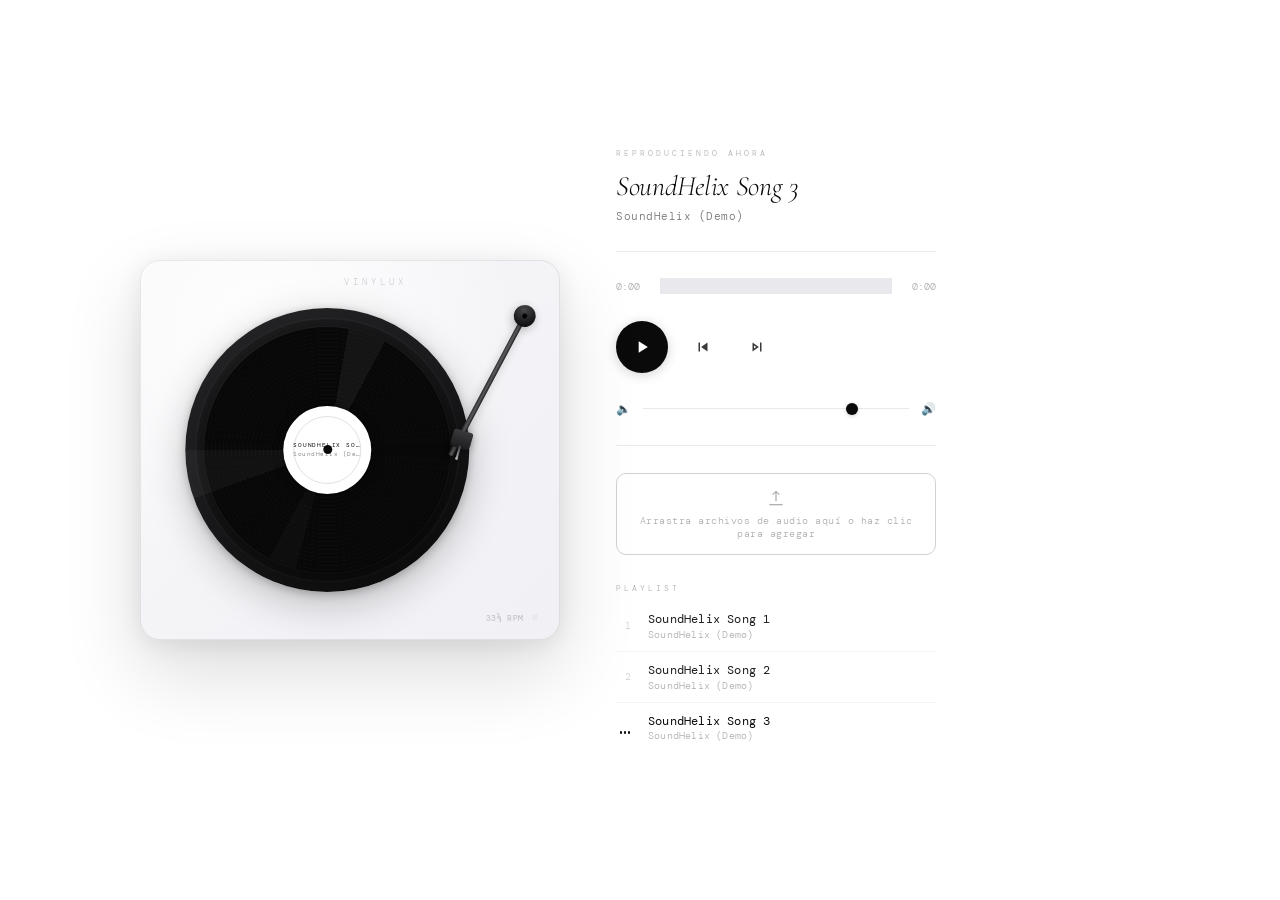
==== index.html @ 6b7b5469 "Initial commit: tocadiscos music player Reproductor de música con interfaz visual de tocadiscos anim" ====
<!DOCTYPE html>
<html lang="es">
<head>
  <meta charset="UTF-8">
  <meta name="viewport" content="width=device-width, initial-scale=1.0">
  <title>Tocadiscos</title>
  <link rel="stylesheet" href="style.css">
</head>
<body>

<div class="app-container">

  <!-- ===== TOCADISCOS ===== -->
  <section class="turntable-section">
    <div class="turntable-base" id="turntableBase">

      <div class="brand-label">Vinylux</div>

      <!-- Plato + disco -->
      <div class="platter">
        <div class="record" id="record">
          <div class="label" id="label">
            <div class="label-ring"></div>
            <div class="label-text">
              <span class="label-title" id="labelTitle">Vinylux</span>
              <span class="label-artist" id="labelArtist">— — —</span>
            </div>
            <div class="spindle-hole"></div>
          </div>
        </div>
      </div>

      <!-- Brazo con aguja -->
      <div class="tonearm-assembly" id="tonearm">
        <div class="tonearm-pivot"></div>
        <div class="tonearm-rod">
          <div class="headshell">
            <div class="headshell-body"></div>
            <div class="stylus"></div>
          </div>
        </div>
      </div>

      <!-- Decoración -->
      <div class="speed-label">33⅓ RPM</div>
      <div class="power-led" id="powerLed"></div>

    </div>
  </section>

  <!-- ===== CONTROLES ===== -->
  <section class="controls-section">

    <!-- Título -->
    <div class="now-playing">
      <div class="now-playing-label">Reproduciendo ahora</div>
      <div class="track-title" id="trackTitle">Selecciona una canción</div>
      <div class="track-artist" id="trackArtist">Agrega música para empezar</div>
    </div>

    <div class="separator"></div>

    <!-- Barra de progreso -->
    <div class="progress-container">
      <span class="time-label" id="timeCurrent">0:00</span>
      <div class="progress-bar" id="progressBar">
        <div class="progress-fill" id="progressFill"></div>
        <div class="progress-thumb" id="progressThumb"></div>
      </div>
      <span class="time-label right" id="timeTotal">0:00</span>
    </div>

    <!-- Botones de transporte -->
    <div class="transport">
      <button class="btn-transport btn-play" id="btnPlay" aria-label="Reproducir" title="Play/Pausa (Espacio)">
        <svg id="iconPlay" width="20" height="20" viewBox="0 0 24 24" fill="currentColor">
          <path d="M8 5v14l11-7z"/>
        </svg>
        <svg id="iconPause" width="20" height="20" viewBox="0 0 24 24" fill="currentColor" style="display:none">
          <path d="M6 19h4V5H6v14zm8-14v14h4V5h-4z"/>
        </svg>
      </button>
      <button class="btn-transport btn-prev" id="btnPrev" aria-label="Anterior" title="Anterior (P)">
        <svg width="18" height="18" viewBox="0 0 24 24" fill="currentColor">
          <path d="M6 6h2v12H6zm3.5 6l8.5 6V6z"/>
        </svg>
      </button>
      <button class="btn-transport btn-next" id="btnNext" aria-label="Siguiente" title="Siguiente (N)">
        <svg width="18" height="18" viewBox="0 0 24 24" fill="currentColor">
          <path d="M6 18l8.5-6L6 6v12zm2-8.14L11.03 12 8 14.14V9.86zM16 6h2v12h-2z"/>
        </svg>
      </button>
    </div>

    <!-- Volumen -->
    <div class="volume-container">
      <span class="vol-icon" id="volIcon" title="Silenciar">🔈</span>
      <input type="range" class="vol-slider" id="volSlider" min="0" max="1" step="0.01" value="0.8">
      <span class="vol-icon">🔊</span>
    </div>

    <div class="separator"></div>

    <!-- Zona de carga -->
    <div class="upload-zone" id="uploadZone" role="button" tabindex="0" aria-label="Agregar archivos de música">
      <svg width="20" height="20" viewBox="0 0 24 24" fill="none" stroke="currentColor" stroke-width="1.5">
        <path d="M12 16V4m0 0l-4 4m4-4l4 4"/>
        <path d="M4 20h16"/>
      </svg>
      <span>Arrastra archivos de audio aquí o haz clic para agregar</span>
      <input type="file" id="fileInput" accept="audio/*" multiple style="display:none">
    </div>

    <!-- Playlist -->
    <div class="playlist-label">Playlist</div>
    <ul class="playlist" id="playlist">
      <li class="playlist-empty" id="playlistEmpty">No hay canciones en la playlist</li>
    </ul>

  </section>
</div>

<audio id="audio" preload="metadata"></audio>

<script>
// ============================================================
// ESTADO
// ============================================================
const state = {
  isPlaying: false,
  currentIndex: -1,
  playlist: [],
  volume: 0.8,
  isDraggingProgress: false,
  armState: 'parked',  // 'parked' | 'playing' | 'lifting'
};

// Colores para los labels del disco
const LABEL_COLORS = [
  '#8B2020', '#1a3a6c', '#2d5a1e', '#6c3a1a',
  '#1a4a5c', '#5c1a4a', '#4a4a1a', '#1a4a3a',
  '#6c4a1a', '#2a1a6c', '#5c2a1a', '#1a5c3a',
];

// Tracks de demo (CC0 / libres de derechos)
const DEMO_TRACKS = [
  {
    title: 'SoundHelix Song 1',
    artist: 'SoundHelix (Demo)',
    color: LABEL_COLORS[0],
    src: 'https://www.soundhelix.com/examples/mp3/SoundHelix-Song-1.mp3',
    isDemo: true,
  },
  {
    title: 'SoundHelix Song 2',
    artist: 'SoundHelix (Demo)',
    color: LABEL_COLORS[1],
    src: 'https://www.soundhelix.com/examples/mp3/SoundHelix-Song-2.mp3',
    isDemo: true,
  },
  {
    title: 'SoundHelix Song 3',
    artist: 'SoundHelix (Demo)',
    color: LABEL_COLORS[2],
    src: 'https://www.soundhelix.com/examples/mp3/SoundHelix-Song-3.mp3',
    isDemo: true,
  },
];

// ============================================================
// REFERENCIAS AL DOM
// ============================================================
const audio         = document.getElementById('audio');
const record        = document.getElementById('record');
const label         = document.getElementById('label');
const labelTitle    = document.getElementById('labelTitle');
const labelArtist   = document.getElementById('labelArtist');
const tonearm       = document.getElementById('tonearm');
const powerLed      = document.getElementById('powerLed');
const trackTitle    = document.getElementById('trackTitle');
const trackArtist   = document.getElementById('trackArtist');
const timeCurrent   = document.getElementById('timeCurrent');
const timeTotal     = document.getElementById('timeTotal');
const progressBar   = document.getElementById('progressBar');
const progressFill  = document.getElementById('progressFill');
const progressThumb = document.getElementById('progressThumb');
const btnPlay       = document.getElementById('btnPlay');
const iconPlay      = document.getElementById('iconPlay');
const iconPause     = document.getElementById('iconPause');
const btnPrev       = document.getElementById('btnPrev');
const btnNext       = document.getElementById('btnNext');
const volSlider     = document.getElementById('volSlider');
const volIcon       = document.getElementById('volIcon');
const uploadZone    = document.getElementById('uploadZone');
const fileInput     = document.getElementById('fileInput');
const playlistEl    = document.getElementById('playlist');
const playlistEmpty = document.getElementById('playlistEmpty');

// ============================================================
// UTILIDADES
// ============================================================
function formatTime(sec) {
  if (!isFinite(sec) || isNaN(sec)) return '0:00';
  const m = Math.floor(sec / 60);
  const s = Math.floor(sec % 60);
  return `${m}:${s.toString().padStart(2, '0')}`;
}

function parseFilename(filename) {
  const name = filename.replace(/\.[^.]+$/, '');
  const parts = name.split(/\s+-\s+/);
  if (parts.length >= 2) {
    return { artist: parts[0].trim(), title: parts.slice(1).join(' - ').trim() };
  }
  return { artist: 'Desconocido', title: name };
}

function getColor(index) {
  return LABEL_COLORS[index % LABEL_COLORS.length];
}

// ============================================================
// TONEARM — MÁQUINA DE ESTADOS
// ============================================================
let armLiftTimeout = null;

function setArmAngle(angle, withTransition = true) {
  if (!withTransition) {
    tonearm.style.transition = 'none';
    requestAnimationFrame(() => {
      tonearm.style.setProperty('--arm-angle', angle + 'deg');
      requestAnimationFrame(() => {
        tonearm.style.transition = '';
      });
    });
  } else {
    tonearm.style.setProperty('--arm-angle', angle + 'deg');
  }
}

function calcArmAngle() {
  if (!audio.duration || !isFinite(audio.duration)) return -18;
  const ratio = audio.currentTime / audio.duration;
  return -18 + ratio * 22;   // -18deg (borde) → 4deg (centro)
}

function armToPlaying() {
  clearTimeout(armLiftTimeout);
  tonearm.classList.remove('lifting');
  state.armState = 'playing';
  const angle = calcArmAngle();
  tonearm.style.transition = 'transform 1.1s cubic-bezier(0.25, 0.46, 0.45, 0.94)';
  tonearm.style.setProperty('--arm-angle', angle + 'deg');
}

function armToPaused() {
  if (state.armState === 'parked' || state.armState === 'lifting') return;
  state.armState = 'lifting';
  tonearm.classList.add('lifting');

  armLiftTimeout = setTimeout(() => {
    tonearm.classList.remove('lifting');
    state.armState = 'parked';
    tonearm.style.transition = 'transform 0.9s cubic-bezier(0.25, 0.46, 0.45, 0.94)';
    tonearm.style.setProperty('--arm-angle', '28deg');
  }, 380);
}

function updateTonearmAngle() {
  if (state.armState !== 'playing') return;
  const angle = calcArmAngle();
  // Actualizar sin disparar la transición larga (usar transición corta para seguimiento suave)
  tonearm.style.transition = 'transform 0.15s linear';
  tonearm.style.setProperty('--arm-angle', angle + 'deg');
}

// ============================================================
// AUDIO — CARGA Y REPRODUCCIÓN
// ============================================================
function loadTrack(index) {
  if (index < 0 || index >= state.playlist.length) return;
  const wasPlaying = state.isPlaying;

  state.currentIndex = index;
  const track = state.playlist[index];

  audio.src = track.src;
  audio.load();

  // Actualizar UI del disco
  label.style.setProperty('--label-color', track.color);
  labelTitle.textContent = track.title;
  labelArtist.textContent = track.artist;

  // Actualizar panel
  trackTitle.textContent = track.title;
  trackArtist.textContent = track.artist;

  // Reset barra
  progressFill.style.width = '0%';
  progressThumb.style.left = '0%';
  timeCurrent.textContent = '0:00';
  timeTotal.textContent = '0:00';

  renderPlaylist();

  if (wasPlaying) {
    audio.play().catch(() => {});
  }
}

function play() {
  if (state.playlist.length === 0) return;
  if (state.currentIndex === -1) loadTrack(0);

  audio.play().then(() => {
    state.isPlaying = true;
    record.classList.add('playing');
    powerLed.classList.add('on');
    iconPlay.style.display = 'none';
    iconPause.style.display = '';
    armToPlaying();
  }).catch(err => {
    console.warn('No se pudo reproducir:', err);
  });
}

function pause() {
  audio.pause();
  state.isPlaying = false;
  record.classList.remove('playing');
  powerLed.classList.remove('on');
  iconPlay.style.display = '';
  iconPause.style.display = 'none';
  armToPaused();
  updateEqBars(false);
}

function togglePlay() {
  if (state.playlist.length === 0) {
    uploadZone.classList.add('drag-over');
    setTimeout(() => uploadZone.classList.remove('drag-over'), 600);
    return;
  }
  if (state.isPlaying) {
    pause();
  } else {
    play();
  }
}

function nextTrack() {
  if (state.playlist.length === 0) return;
  const next = (state.currentIndex + 1) % state.playlist.length;
  const wasPlaying = state.isPlaying;
  pause();
  loadTrack(next);
  if (wasPlaying) setTimeout(() => play(), 300);
}

function prevTrack() {
  if (state.playlist.length === 0) return;
  // Si pasaron más de 3s, vuelve al inicio de la pista
  if (audio.currentTime > 3) {
    audio.currentTime = 0;
    return;
  }
  const prev = (state.currentIndex - 1 + state.playlist.length) % state.playlist.length;
  const wasPlaying = state.isPlaying;
  pause();
  loadTrack(prev);
  if (wasPlaying) setTimeout(() => play(), 300);
}

function seekTo(ratio) {
  if (!audio.duration || !isFinite(audio.duration)) return;
  audio.currentTime = ratio * audio.duration;
  updateProgress();
}

function setVolume(v) {
  state.volume = Math.max(0, Math.min(1, v));
  audio.volume = state.volume;
  volSlider.value = state.volume;
  volIcon.textContent = state.volume === 0 ? '🔇' : state.volume < 0.5 ? '🔈' : '🔊';
}

// ============================================================
// UI — ACTUALIZACIONES
// ============================================================
function updateProgress() {
  if (!audio.duration || !isFinite(audio.duration)) return;
  const ratio = audio.currentTime / audio.duration;
  const pct = (ratio * 100).toFixed(2) + '%';
  progressFill.style.width = pct;
  progressThumb.style.left = pct;
  timeCurrent.textContent = formatTime(audio.currentTime);
}

function updateEqBars(playing) {
  const bars = document.querySelectorAll('.eq-bar');
  bars.forEach(b => {
    if (playing) b.classList.add('animating');
    else b.classList.remove('animating');
  });
}

function renderPlaylist() {
  // Mantener el empty message
  const items = playlistEl.querySelectorAll('.playlist-item');
  items.forEach(i => i.remove());

  if (state.playlist.length === 0) {
    playlistEmpty.style.display = '';
    return;
  }
  playlistEmpty.style.display = 'none';

  state.playlist.forEach((track, i) => {
    const li = document.createElement('li');
    li.className = 'playlist-item' + (i === state.currentIndex ? ' active' : '');
    li.dataset.index = i;

    const isActive = i === state.currentIndex;
    li.innerHTML = `
      <div class="pl-index">${isActive ? `
        <div class="eq-bars">
          <div class="eq-bar${state.isPlaying ? ' animating' : ''}"></div>
          <div class="eq-bar${state.isPlaying ? ' animating' : ''}"></div>
          <div class="eq-bar${state.isPlaying ? ' animating' : ''}"></div>
        </div>` : (i + 1)}</div>
      <div class="pl-info">
        <div class="pl-title">${escapeHtml(track.title)}</div>
        <div class="pl-artist">${escapeHtml(track.artist)}</div>
      </div>
      <button class="pl-remove" data-index="${i}" aria-label="Eliminar" title="Eliminar">✕</button>
    `;

    li.addEventListener('click', (e) => {
      if (e.target.closest('.pl-remove')) return;
      const idx = parseInt(li.dataset.index);
      if (idx === state.currentIndex) {
        togglePlay();
      } else {
        const wasPlaying = state.isPlaying;
        pause();
        loadTrack(idx);
        if (wasPlaying) setTimeout(() => play(), 300);
        else play();
      }
    });

    li.querySelector('.pl-remove').addEventListener('click', (e) => {
      e.stopPropagation();
      removeTrack(parseInt(e.currentTarget.dataset.index));
    });

    playlistEl.appendChild(li);
  });
}

function escapeHtml(str) {
  return str.replace(/&/g,'&amp;').replace(/</g,'&lt;').replace(/>/g,'&gt;').replace(/"/g,'&quot;');
}

// ============================================================
// GESTIÓN DE TRACKS
// ============================================================
function addTrack(track) {
  state.playlist.push(track);
  renderPlaylist();

  // Si es el primero, cargarlo
  if (state.playlist.length === 1) {
    loadTrack(0);
  }
}

function removeTrack(index) {
  const track = state.playlist[index];

  // Revocar Object URL si es local
  if (track.objectURL) {
    URL.revokeObjectURL(track.objectURL);
  }

  state.playlist.splice(index, 1);

  if (state.playlist.length === 0) {
    // Sin canciones
    if (state.isPlaying) pause();
    state.currentIndex = -1;
    audio.src = '';
    trackTitle.textContent = 'Selecciona una canción';
    trackArtist.textContent = 'Agrega música para empezar';
    labelTitle.textContent = 'Vinylux';
    labelArtist.textContent = '— — —';
    timeCurrent.textContent = '0:00';
    timeTotal.textContent = '0:00';
    progressFill.style.width = '0%';
    progressThumb.style.left = '0%';
    renderPlaylist();
    return;
  }

  // Ajustar el índice actual
  if (index < state.currentIndex) {
    state.currentIndex--;
  } else if (index === state.currentIndex) {
    const wasPlaying = state.isPlaying;
    pause();
    const newIndex = Math.min(state.currentIndex, state.playlist.length - 1);
    state.currentIndex = -1; // forzar recarga
    loadTrack(newIndex);
    if (wasPlaying) setTimeout(() => play(), 300);
    return;
  }

  renderPlaylist();
}

// ============================================================
// CARGA DE ARCHIVOS
// ============================================================
function handleFiles(files) {
  const audioFiles = Array.from(files).filter(f => f.type.startsWith('audio/') || /\.(mp3|flac|wav|ogg|aac|m4a|opus)$/i.test(f.name));

  audioFiles.forEach((file, i) => {
    const objectURL = URL.createObjectURL(file);
    const { title, artist } = parseFilename(file.name);
    const colorIndex = (state.playlist.length + i) % LABEL_COLORS.length;
    addTrack({
      title,
      artist,
      color: LABEL_COLORS[colorIndex],
      src: objectURL,
      objectURL,
    });
  });

  if (audioFiles.length > 0 && !state.isPlaying) {
    // Cargar la primera pista nueva si no estaba reproduciendo nada
    play();
  }
}

// ============================================================
// EVENTOS DE AUDIO
// ============================================================
audio.addEventListener('timeupdate', () => {
  if (!state.isDraggingProgress) updateProgress();
  if (state.isPlaying) updateTonearmAngle();
});

audio.addEventListener('loadedmetadata', () => {
  timeTotal.textContent = formatTime(audio.duration);
});

audio.addEventListener('play', () => {
  // Por si autoplay resolvió
  state.isPlaying = true;
  record.classList.add('playing');
  powerLed.classList.add('on');
  iconPlay.style.display = 'none';
  iconPause.style.display = '';
  updateEqBars(true);
});

audio.addEventListener('pause', () => {
  updateEqBars(false);
});

audio.addEventListener('ended', () => {
  nextTrack();
});

audio.addEventListener('error', () => {
  const track = state.playlist[state.currentIndex];
  if (track && track.isDemo) {
    // Demo track falló (sin conexión) — pasar al siguiente
    console.warn('Demo track falló, pasando al siguiente...');
    if (state.currentIndex < state.playlist.length - 1) {
      nextTrack();
    } else {
      pause();
    }
  }
});

// ============================================================
// BARRA DE PROGRESO — DRAG
// ============================================================
let isDragging = false;

function getProgressRatio(e) {
  const rect = progressBar.getBoundingClientRect();
  return Math.max(0, Math.min(1, (e.clientX - rect.left) / rect.width));
}

progressBar.addEventListener('mousedown', (e) => {
  isDragging = true;
  state.isDraggingProgress = true;
  const ratio = getProgressRatio(e);
  progressFill.style.width = (ratio * 100) + '%';
  progressThumb.style.left = (ratio * 100) + '%';
});

document.addEventListener('mousemove', (e) => {
  if (!isDragging) return;
  const ratio = getProgressRatio(e);
  progressFill.style.width = (ratio * 100) + '%';
  progressThumb.style.left = (ratio * 100) + '%';
  timeCurrent.textContent = formatTime(ratio * (audio.duration || 0));
});

document.addEventListener('mouseup', (e) => {
  if (!isDragging) return;
  isDragging = false;
  state.isDraggingProgress = false;
  const ratio = getProgressRatio(e);
  seekTo(ratio);
});

// Touch support para móvil
progressBar.addEventListener('touchstart', (e) => {
  isDragging = true;
  state.isDraggingProgress = true;
});

document.addEventListener('touchmove', (e) => {
  if (!isDragging) return;
  const ratio = getProgressRatio(e.touches[0]);
  progressFill.style.width = (ratio * 100) + '%';
  progressThumb.style.left = (ratio * 100) + '%';
  timeCurrent.textContent = formatTime(ratio * (audio.duration || 0));
}, { passive: true });

document.addEventListener('touchend', (e) => {
  if (!isDragging) return;
  isDragging = false;
  state.isDraggingProgress = false;
  const ratio = parseFloat(progressFill.style.width) / 100;
  seekTo(ratio);
});

// ============================================================
// CONTROLES
// ============================================================
btnPlay.addEventListener('click', togglePlay);
btnPrev.addEventListener('click', prevTrack);
btnNext.addEventListener('click', nextTrack);

volSlider.addEventListener('input', (e) => setVolume(parseFloat(e.target.value)));
volIcon.addEventListener('click', () => {
  if (audio.volume > 0) {
    audio._prevVolume = audio.volume;
    setVolume(0);
  } else {
    setVolume(audio._prevVolume || 0.8);
  }
});

// ============================================================
// CARGA DE ARCHIVOS — EVENTOS
// ============================================================
uploadZone.addEventListener('click', () => fileInput.click());
uploadZone.addEventListener('keydown', (e) => { if (e.key === 'Enter' || e.key === ' ') fileInput.click(); });

fileInput.addEventListener('change', (e) => {
  handleFiles(e.target.files);
  fileInput.value = '';
});

// Drag & drop en zona de carga
uploadZone.addEventListener('dragover', (e) => {
  e.preventDefault();
  uploadZone.classList.add('drag-over');
});
uploadZone.addEventListener('dragleave', () => uploadZone.classList.remove('drag-over'));
uploadZone.addEventListener('drop', (e) => {
  e.preventDefault();
  uploadZone.classList.remove('drag-over');
  handleFiles(e.dataTransfer.files);
});

// Drag & drop también sobre el tocadiscos
const turntableBase = document.getElementById('turntableBase');
turntableBase.addEventListener('dragover', (e) => {
  e.preventDefault();
  turntableBase.style.outline = '2px dashed rgba(232,160,32,0.5)';
  turntableBase.style.outlineOffset = '-4px';
});
turntableBase.addEventListener('dragleave', () => {
  turntableBase.style.outline = '';
});
turntableBase.addEventListener('drop', (e) => {
  e.preventDefault();
  turntableBase.style.outline = '';
  handleFiles(e.dataTransfer.files);
});

// ============================================================
// ATAJOS DE TECLADO
// ============================================================
document.addEventListener('keydown', (e) => {
  // No disparar si el foco está en un input
  if (e.target.tagName === 'INPUT') return;

  switch (e.key) {
    case ' ':
      e.preventDefault();
      togglePlay();
      break;
    case 'ArrowLeft':
      e.preventDefault();
      audio.currentTime = Math.max(0, audio.currentTime - 10);
      break;
    case 'ArrowRight':
      e.preventDefault();
      audio.currentTime = Math.min(audio.duration || 0, audio.currentTime + 10);
      break;
    case 'ArrowUp':
      e.preventDefault();
      setVolume(state.volume + 0.05);
      break;
    case 'ArrowDown':
      e.preventDefault();
      setVolume(state.volume - 0.05);
      break;
    case 'n': case 'N':
      nextTrack();
      break;
    case 'p': case 'P':
      prevTrack();
      break;
  }
});

// ============================================================
// INICIALIZACIÓN
// ============================================================
function init() {
  audio.volume = state.volume;
  setArmAngle(28, false);

  // Cargar demo tracks
  DEMO_TRACKS.forEach((track, i) => {
    state.playlist.push(track);
  });

  if (state.playlist.length > 0) {
    loadTrack(0);
  }

  renderPlaylist();
}

init();
</script>
</body>
</html>
---- style.css ----
/* ===== GOOGLE FONTS ===== */
@import url('https://fonts.googleapis.com/css2?family=Cormorant+Garamond:ital,wght@0,300;0,400;0,500;1,300;1,400&family=DM+Mono:wght@300;400&display=swap');

/* ===== RESET ===== */
*, *::before, *::after { box-sizing: border-box; margin: 0; padding: 0; }

:root {
  --white:       #ffffff;
  --off-white:   #f5f5f7;
  --fog:         #e8e8ed;
  --mist:        #d1d1d6;
  --silver:      #aeaeb2;
  --ash:         #6e6e73;
  --charcoal:    #3a3a3c;
  --ink:         #1c1c1e;
  --black:       #0a0a0a;
  --record:      #080808;
  --accent:      #0a0a0a;
  --radius-base: 20px;
  --shadow-sm:   0 1px 3px rgba(0,0,0,0.06), 0 4px 16px rgba(0,0,0,0.06);
  --shadow-md:   0 2px 8px rgba(0,0,0,0.06), 0 16px 48px rgba(0,0,0,0.10);
  --shadow-lg:   0 4px 24px rgba(0,0,0,0.08), 0 32px 80px rgba(0,0,0,0.14);
  --font-display: 'Cormorant Garamond', Georgia, serif;
  --font-mono:    'DM Mono', 'SF Mono', monospace;
}

html { -webkit-font-smoothing: antialiased; }

body {
  background: var(--white);
  color: var(--black);
  font-family: var(--font-mono);
  min-height: 100vh;
  display: flex;
  align-items: center;
  justify-content: center;
  padding: 40px 24px;
}

/* ===== LAYOUT ===== */
.app-container {
  display: flex;
  gap: 56px;
  align-items: center;
  max-width: 1000px;
  width: 100%;
}

/* ===== TURNTABLE ===== */
.turntable-section { flex: 0 0 auto; }

.turntable-base {
  position: relative;
  width: 420px;
  height: 380px;
  background: var(--off-white);
  border-radius: var(--radius-base);
  box-shadow: var(--shadow-lg);
  /* Subtle noise texture */
  background-image:
    radial-gradient(circle at 30% 20%, rgba(255,255,255,0.9) 0%, transparent 60%),
    linear-gradient(135deg, #f8f8fa 0%, #f0f0f5 100%);
}

/* Fine engraved border */
.turntable-base::before {
  content: '';
  position: absolute;
  inset: 0;
  border-radius: var(--radius-base);
  border: 0.5px solid rgba(0,0,0,0.08);
  pointer-events: none;
}

/* ===== PLATTER ===== */
.platter {
  position: absolute;
  left: 50%;
  top: 50%;
  transform: translate(-58%, -50%);
  width: 284px;
  height: 284px;
  border-radius: 50%;
  background: radial-gradient(circle at 38% 32%, #2c2c2e, var(--ink) 55%, #000);
  box-shadow:
    0 0 0 1px rgba(255,255,255,0.04),
    0 12px 40px rgba(0,0,0,0.22),
    0 2px 8px rgba(0,0,0,0.18);
  display: flex;
  align-items: center;
  justify-content: center;
}

/* Machined groove ring on platter */
.platter::before {
  content: '';
  position: absolute;
  inset: 10px;
  border-radius: 50%;
  border: 1px solid rgba(255,255,255,0.04);
  box-shadow:
    inset 0 0 0 10px rgba(0,0,0,0.15),
    0 0 0 1px rgba(255,255,255,0.02);
}

/* Static specular highlight */
.platter::after {
  content: '';
  position: absolute;
  inset: 0;
  border-radius: 50%;
  background: conic-gradient(
    from 200deg,
    transparent 0deg 50deg,
    rgba(255,255,255,0.04) 50deg 70deg,
    transparent 70deg 360deg
  );
  pointer-events: none;
  z-index: 20;
}

/* ===== RECORD ===== */
.record {
  position: relative;
  width: 246px;
  height: 246px;
  border-radius: 50%;
  background: var(--record);
  box-shadow:
    0 0 0 1px rgba(255,255,255,0.03),
    0 4px 24px rgba(0,0,0,0.7);
  z-index: 5;
  animation: spin 1.8s linear infinite;
  animation-play-state: paused;
}

.record.playing { animation-play-state: running; }

/* Micro-groove texture */
.record::before {
  content: '';
  position: absolute;
  inset: 0;
  border-radius: 50%;
  background: repeating-radial-gradient(
    circle at center,
    transparent 0px,
    transparent 3.5px,
    rgba(255,255,255,0.018) 3.5px,
    rgba(255,255,255,0.018) 4px
  );
}

/* Light reflection arc on vinyl */
.record::after {
  content: '';
  position: absolute;
  inset: 0;
  border-radius: 50%;
  background: conic-gradient(
    from 10deg,
    rgba(255,255,255,0.05) 0deg 18deg,
    transparent 18deg 185deg,
    rgba(255,255,255,0.025) 185deg 198deg,
    transparent 198deg 360deg
  );
}

@keyframes spin {
  from { transform: rotate(0deg); }
  to   { transform: rotate(360deg); }
}

/* ===== LABEL ===== */
.label {
  position: absolute;
  top: 50%;
  left: 50%;
  transform: translate(-50%, -50%);
  width: 88px;
  height: 88px;
  border-radius: 50%;
  background: var(--white);
  display: flex;
  flex-direction: column;
  align-items: center;
  justify-content: center;
  z-index: 6;
  box-shadow:
    0 0 0 1px rgba(0,0,0,0.10),
    0 2px 12px rgba(0,0,0,0.3);
  overflow: hidden;
  transition: none; /* label stays white always */
}

.label-ring {
  position: absolute;
  inset: 10px;
  border-radius: 50%;
  border: 0.5px solid rgba(0,0,0,0.12);
  pointer-events: none;
}

.label-text {
  display: flex;
  flex-direction: column;
  align-items: center;
  gap: 2px;
  padding: 0 10px;
  text-align: center;
  z-index: 1;
}

.label-title {
  font-family: var(--font-mono);
  font-size: 6px;
  font-weight: 400;
  color: var(--black);
  text-transform: uppercase;
  letter-spacing: 0.8px;
  line-height: 1.3;
  max-width: 68px;
  overflow: hidden;
  text-overflow: ellipsis;
  white-space: nowrap;
}

.label-artist {
  font-family: var(--font-mono);
  font-size: 5.5px;
  font-weight: 300;
  color: var(--ash);
  max-width: 68px;
  overflow: hidden;
  text-overflow: ellipsis;
  white-space: nowrap;
  letter-spacing: 0.5px;
}

.spindle-hole {
  position: absolute;
  width: 9px;
  height: 9px;
  border-radius: 50%;
  background: var(--black);
  z-index: 7;
}

/* ===== TONEARM ===== */
.tonearm-assembly {
  position: absolute;
  right: 28px;
  top: 44px;
  width: 22px;
  height: 178px;
  transform-origin: 11px 19px;
  transform: rotate(var(--arm-angle, 28deg));
  transition: transform 0.8s cubic-bezier(0.25, 0.46, 0.45, 0.94);
  z-index: 30;
}

.tonearm-assembly.lifting {
  transform: rotate(var(--arm-angle, 28deg)) translateY(-10px);
  transition: transform 0.35s ease-out;
}

.tonearm-pivot {
  position: absolute;
  top: 0;
  left: 50%;
  transform: translateX(-50%);
  width: 22px;
  height: 22px;
  border-radius: 50%;
  background: radial-gradient(circle at 35% 28%, #48484a, var(--ink) 55%, #000);
  box-shadow:
    0 3px 10px rgba(0,0,0,0.25),
    inset 0 1px 0 rgba(255,255,255,0.08);
  z-index: 2;
}

.tonearm-pivot::after {
  content: '';
  position: absolute;
  top: 50%;
  left: 50%;
  transform: translate(-50%, -50%);
  width: 5px;
  height: 5px;
  border-radius: 50%;
  background: #000;
  box-shadow: inset 0 1px 2px rgba(255,255,255,0.05);
}

.tonearm-rod {
  position: absolute;
  top: 17px;
  left: 50%;
  transform: translateX(-50%);
  width: 5px;
  height: 152px;
  background: linear-gradient(
    90deg,
    #2c2c2e 0%,
    #48484a 35%,
    #5a5a5c 50%,
    #48484a 65%,
    #1c1c1e 100%
  );
  border-radius: 3px 3px 1px 1px;
  box-shadow: 0 2px 10px rgba(0,0,0,0.2);
}

.tonearm-rod::before {
  content: '';
  position: absolute;
  top: 3px;
  left: 1px;
  width: 1px;
  height: 38%;
  background: rgba(255,255,255,0.08);
  border-radius: 1px;
}

.headshell {
  position: absolute;
  bottom: 0;
  left: 50%;
  transform: translateX(-50%) rotate(-12deg);
  transform-origin: top center;
  width: 20px;
  height: 28px;
}

.headshell-body {
  width: 100%;
  height: 18px;
  background: linear-gradient(180deg, #3a3a3c, #1c1c1e);
  border-radius: 3px 3px 5px 5px;
  box-shadow: 0 2px 8px rgba(0,0,0,0.3);
}

.stylus {
  position: absolute;
  bottom: 0;
  left: 50%;
  transform: translateX(-50%);
  width: 1.5px;
  height: 13px;
  background: linear-gradient(180deg, #3a3a3c, #aeaeb2);
  border-radius: 0 0 1px 1px;
}

.stylus::after {
  content: '';
  position: absolute;
  bottom: -2px;
  left: 50%;
  transform: translateX(-50%);
  width: 3px;
  height: 3px;
  border-radius: 50%;
  background: var(--silver);
}

/* ===== DECORATIVE ===== */
.power-led {
  position: absolute;
  bottom: 20px;
  right: 22px;
  width: 6px;
  height: 6px;
  border-radius: 50%;
  background: var(--fog);
  transition: background 0.4s, box-shadow 0.4s;
}

.power-led.on {
  background: var(--ink);
  box-shadow: 0 0 5px rgba(0,0,0,0.4);
  animation: led-pulse 3s ease-in-out infinite;
}

@keyframes led-pulse {
  0%, 100% { opacity: 1; }
  50%       { opacity: 0.5; }
}

.speed-label {
  position: absolute;
  bottom: 17px;
  right: 36px;
  font-family: var(--font-mono);
  font-size: 8px;
  font-weight: 300;
  color: var(--silver);
  letter-spacing: 0.5px;
}

.brand-label {
  position: absolute;
  top: 16px;
  left: 50%;
  transform: translateX(-10%);
  font-family: var(--font-mono);
  font-size: 9px;
  font-weight: 300;
  letter-spacing: 4px;
  color: var(--mist);
  text-transform: uppercase;
}

/* ===== CONTROLS SECTION ===== */
.controls-section {
  flex: 1;
  min-width: 260px;
  max-width: 320px;
  display: flex;
  flex-direction: column;
  gap: 28px;
  background: transparent;
  padding: 0;
  border: none;
  box-shadow: none;
}

/* ===== NOW PLAYING ===== */
.now-playing { text-align: left; }

.now-playing-label {
  font-family: var(--font-mono);
  font-size: 8px;
  font-weight: 300;
  text-transform: uppercase;
  letter-spacing: 3px;
  color: var(--silver);
  margin-bottom: 12px;
}

.track-title {
  font-family: var(--font-display);
  font-size: 28px;
  font-weight: 300;
  font-style: italic;
  color: var(--black);
  line-height: 1.2;
  margin-bottom: 6px;
  overflow: hidden;
  text-overflow: ellipsis;
  white-space: nowrap;
  letter-spacing: -0.3px;
}

.track-artist {
  font-family: var(--font-mono);
  font-size: 11px;
  font-weight: 300;
  color: var(--ash);
  letter-spacing: 0.5px;
  overflow: hidden;
  text-overflow: ellipsis;
  white-space: nowrap;
}

/* ===== PROGRESS BAR ===== */
.progress-container {
  display: flex;
  align-items: center;
  gap: 12px;
}

.time-label {
  font-family: var(--font-mono);
  font-size: 10px;
  font-weight: 300;
  color: var(--silver);
  font-variant-numeric: tabular-nums;
  min-width: 32px;
  flex-shrink: 0;
}

.time-label.right { text-align: right; }

.progress-bar {
  flex: 1;
  height: 1px;
  background: var(--fog);
  border-radius: 1px;
  position: relative;
  cursor: pointer;
  padding: 8px 0;
  margin: -8px 0;
}

.progress-bar::before {
  content: '';
  position: absolute;
  top: 50%;
  left: 0;
  right: 0;
  height: 1px;
  background: var(--fog);
  transform: translateY(-50%);
}

.progress-fill {
  position: absolute;
  top: 50%;
  left: 0;
  height: 1px;
  background: var(--black);
  width: 0%;
  pointer-events: none;
  transform: translateY(-50%);
}

.progress-thumb {
  position: absolute;
  top: 50%;
  left: 0%;
  transform: translate(-50%, -50%);
  width: 10px;
  height: 10px;
  border-radius: 50%;
  background: var(--black);
  opacity: 0;
  transition: opacity 0.15s;
  pointer-events: none;
}

.progress-bar:hover .progress-thumb { opacity: 1; }

/* ===== TRANSPORT ===== */
.transport {
  display: flex;
  align-items: center;
  justify-content: flex-start;
  gap: 16px;
}

.btn-transport {
  background: none;
  border: none;
  cursor: pointer;
  border-radius: 50%;
  display: flex;
  align-items: center;
  justify-content: center;
  transition: opacity 0.2s, transform 0.12s;
  padding: 0;
  color: var(--charcoal);
}

.btn-transport:hover { opacity: 0.6; }
.btn-transport:active { transform: scale(0.9); }

.btn-prev, .btn-next {
  width: 38px;
  height: 38px;
  color: var(--charcoal);
}

.btn-play {
  width: 52px;
  height: 52px;
  background: var(--black) !important;
  color: var(--white) !important;
  border-radius: 50%;
  box-shadow: 0 2px 12px rgba(0,0,0,0.18);
  transition: opacity 0.2s, transform 0.12s, box-shadow 0.2s;
  order: -1; /* play first */
}

.btn-play:hover {
  opacity: 0.85;
  box-shadow: 0 4px 20px rgba(0,0,0,0.25);
}

/* ===== VOLUME ===== */
.volume-container {
  display: flex;
  align-items: center;
  gap: 12px;
}

.vol-icon {
  font-size: 12px;
  color: var(--silver);
  flex-shrink: 0;
  cursor: pointer;
  user-select: none;
  transition: color 0.2s;
}

.vol-icon:hover { color: var(--ash); }

input[type="range"].vol-slider {
  flex: 1;
  -webkit-appearance: none;
  appearance: none;
  height: 1px;
  border-radius: 1px;
  background: var(--fog);
  outline: none;
  cursor: pointer;
}

input[type="range"].vol-slider::-webkit-slider-thumb {
  -webkit-appearance: none;
  width: 12px;
  height: 12px;
  border-radius: 50%;
  background: var(--black);
  cursor: pointer;
  box-shadow: 0 1px 4px rgba(0,0,0,0.2);
}

input[type="range"].vol-slider::-moz-range-thumb {
  width: 12px;
  height: 12px;
  border-radius: 50%;
  background: var(--black);
  border: none;
  cursor: pointer;
}

/* ===== SEPARATOR ===== */
.separator {
  height: 0.5px;
  background: var(--fog);
}

/* ===== UPLOAD ZONE ===== */
.upload-zone {
  border: 0.5px solid var(--mist);
  border-radius: 10px;
  padding: 14px 16px;
  text-align: center;
  cursor: pointer;
  transition: border-color 0.2s, background 0.2s;
  font-family: var(--font-mono);
  font-size: 10px;
  font-weight: 300;
  color: var(--silver);
  letter-spacing: 0.5px;
}

.upload-zone:hover,
.upload-zone.drag-over {
  border-color: var(--charcoal);
  background: var(--off-white);
  color: var(--charcoal);
}

.upload-zone svg {
  display: block;
  margin: 0 auto 6px;
  color: inherit;
}

/* ===== PLAYLIST ===== */
.playlist-label {
  font-family: var(--font-mono);
  font-size: 8px;
  font-weight: 300;
  text-transform: uppercase;
  letter-spacing: 3px;
  color: var(--silver);
  margin-bottom: -20px;
}

.playlist {
  list-style: none;
  max-height: 200px;
  overflow-y: auto;
  display: flex;
  flex-direction: column;
  scrollbar-width: none;
}

.playlist::-webkit-scrollbar { display: none; }

.playlist-item {
  display: flex;
  align-items: center;
  gap: 12px;
  padding: 10px 4px;
  border-bottom: 0.5px solid var(--off-white);
  cursor: pointer;
  transition: opacity 0.15s;
  position: relative;
}

.playlist-item:last-child { border-bottom: none; }
.playlist-item:hover { opacity: 0.65; }

.playlist-item.active {
  opacity: 1;
}

.pl-index {
  font-family: var(--font-mono);
  font-size: 10px;
  font-weight: 300;
  color: var(--mist);
  width: 16px;
  text-align: center;
  flex-shrink: 0;
}

.playlist-item.active .pl-index { color: var(--black); }

.pl-info { flex: 1; min-width: 0; }

.pl-title {
  font-family: var(--font-mono);
  font-size: 12px;
  font-weight: 400;
  color: var(--ink);
  overflow: hidden;
  text-overflow: ellipsis;
  white-space: nowrap;
  line-height: 1.4;
  letter-spacing: 0.2px;
}

.playlist-item.active .pl-title { color: var(--black); }

.pl-artist {
  font-family: var(--font-mono);
  font-size: 10px;
  font-weight: 300;
  color: var(--silver);
  overflow: hidden;
  text-overflow: ellipsis;
  white-space: nowrap;
  letter-spacing: 0.2px;
}

.pl-remove {
  background: none;
  border: none;
  color: var(--mist);
  cursor: pointer;
  font-size: 14px;
  line-height: 1;
  padding: 2px 4px;
  border-radius: 4px;
  opacity: 0;
  transition: opacity 0.15s, color 0.15s;
  flex-shrink: 0;
}

.playlist-item:hover .pl-remove { opacity: 1; }
.pl-remove:hover { color: var(--charcoal); }

.playlist-empty {
  font-family: var(--font-mono);
  font-size: 10px;
  font-weight: 300;
  text-align: center;
  color: var(--mist);
  padding: 24px 0;
  letter-spacing: 0.5px;
}

/* ===== EQ BARS ===== */
.eq-bars {
  display: flex;
  align-items: flex-end;
  gap: 2px;
  height: 12px;
  flex-shrink: 0;
}

.eq-bar {
  width: 2px;
  background: var(--black);
  border-radius: 1px;
  height: 3px;
}

.playlist-item.active .eq-bar.animating {
  animation: eq-bounce var(--dur, 0.5s) ease-in-out infinite alternate;
}

.eq-bar:nth-child(1) { --dur: 0.38s; }
.eq-bar:nth-child(2) { --dur: 0.55s; }
.eq-bar:nth-child(3) { --dur: 0.32s; }

@keyframes eq-bounce {
  from { height: 2px; }
  to   { height: 11px; }
}

/* ===== RESPONSIVE ===== */
@media (max-width: 800px) {
  .app-container {
    flex-direction: column;
    align-items: center;
    gap: 40px;
  }
  .turntable-base {
    width: 340px;
    height: 310px;
  }
  .platter {
    width: 230px;
    height: 230px;
  }
  .record {
    width: 198px;
    height: 198px;
  }
  .label {
    width: 72px;
    height: 72px;
  }
  .controls-section {
    max-width: 340px;
    width: 100%;
  }
  .track-title { font-size: 24px; }
}
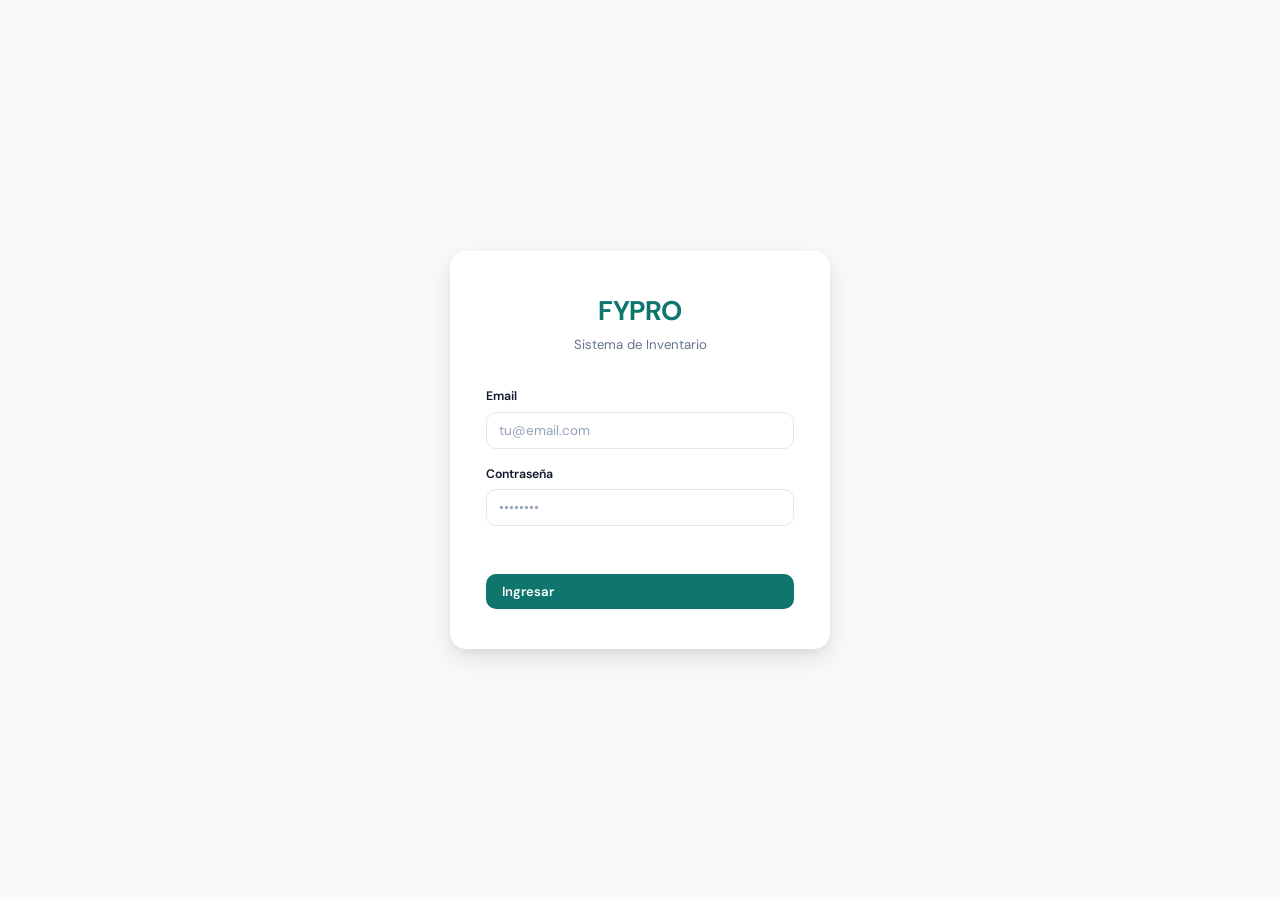
==== commit 9fd9f452: "Reemplazar tocadisco: index.html ahora redirige a inventory.html Co-Authored-By: Claude Sonnet 4.6 <" ====
--- a/index.html
+++ b/index.html
@@ -2,760 +2,10 @@
 <html lang="es">
 <head>
   <meta charset="UTF-8">
-  <meta name="viewport" content="width=device-width, initial-scale=1.0">
-  <title>Tocadiscos</title>
-  <link rel="stylesheet" href="style.css">
+  <meta http-equiv="refresh" content="0; url=inventory.html">
+  <title>FYPRO Inventario</title>
 </head>
 <body>
-
-<div class="app-container">
-
-  <!-- ===== TOCADISCOS ===== -->
-  <section class="turntable-section">
-    <div class="turntable-base" id="turntableBase">
-
-      <div class="brand-label">Vinylux</div>
-
-      <!-- Plato + disco -->
-      <div class="platter">
-        <div class="record" id="record">
-          <div class="label" id="label">
-            <div class="label-ring"></div>
-            <div class="label-text">
-              <span class="label-title" id="labelTitle">Vinylux</span>
-              <span class="label-artist" id="labelArtist">— — —</span>
-            </div>
-            <div class="spindle-hole"></div>
-          </div>
-        </div>
-      </div>
-
-      <!-- Brazo con aguja -->
-      <div class="tonearm-assembly" id="tonearm">
-        <div class="tonearm-pivot"></div>
-        <div class="tonearm-rod">
-          <div class="headshell">
-            <div class="headshell-body"></div>
-            <div class="stylus"></div>
-          </div>
-        </div>
-      </div>
-
-      <!-- Decoración -->
-      <div class="speed-label">33⅓ RPM</div>
-      <div class="power-led" id="powerLed"></div>
-
-    </div>
-  </section>
-
-  <!-- ===== CONTROLES ===== -->
-  <section class="controls-section">
-
-    <!-- Título -->
-    <div class="now-playing">
-      <div class="now-playing-label">Reproduciendo ahora</div>
-      <div class="track-title" id="trackTitle">Selecciona una canción</div>
-      <div class="track-artist" id="trackArtist">Agrega música para empezar</div>
-    </div>
-
-    <div class="separator"></div>
-
-    <!-- Barra de progreso -->
-    <div class="progress-container">
-      <span class="time-label" id="timeCurrent">0:00</span>
-      <div class="progress-bar" id="progressBar">
-        <div class="progress-fill" id="progressFill"></div>
-        <div class="progress-thumb" id="progressThumb"></div>
-      </div>
-      <span class="time-label right" id="timeTotal">0:00</span>
-    </div>
-
-    <!-- Botones de transporte -->
-    <div class="transport">
-      <button class="btn-transport btn-play" id="btnPlay" aria-label="Reproducir" title="Play/Pausa (Espacio)">
-        <svg id="iconPlay" width="20" height="20" viewBox="0 0 24 24" fill="currentColor">
-          <path d="M8 5v14l11-7z"/>
-        </svg>
-        <svg id="iconPause" width="20" height="20" viewBox="0 0 24 24" fill="currentColor" style="display:none">
-          <path d="M6 19h4V5H6v14zm8-14v14h4V5h-4z"/>
-        </svg>
-      </button>
-      <button class="btn-transport btn-prev" id="btnPrev" aria-label="Anterior" title="Anterior (P)">
-        <svg width="18" height="18" viewBox="0 0 24 24" fill="currentColor">
-          <path d="M6 6h2v12H6zm3.5 6l8.5 6V6z"/>
-        </svg>
-      </button>
-      <button class="btn-transport btn-next" id="btnNext" aria-label="Siguiente" title="Siguiente (N)">
-        <svg width="18" height="18" viewBox="0 0 24 24" fill="currentColor">
-          <path d="M6 18l8.5-6L6 6v12zm2-8.14L11.03 12 8 14.14V9.86zM16 6h2v12h-2z"/>
-        </svg>
-      </button>
-    </div>
-
-    <!-- Volumen -->
-    <div class="volume-container">
-      <span class="vol-icon" id="volIcon" title="Silenciar">🔈</span>
-      <input type="range" class="vol-slider" id="volSlider" min="0" max="1" step="0.01" value="0.8">
-      <span class="vol-icon">🔊</span>
-    </div>
-
-    <div class="separator"></div>
-
-    <!-- Zona de carga -->
-    <div class="upload-zone" id="uploadZone" role="button" tabindex="0" aria-label="Agregar archivos de música">
-      <svg width="20" height="20" viewBox="0 0 24 24" fill="none" stroke="currentColor" stroke-width="1.5">
-        <path d="M12 16V4m0 0l-4 4m4-4l4 4"/>
-        <path d="M4 20h16"/>
-      </svg>
-      <span>Arrastra archivos de audio aquí o haz clic para agregar</span>
-      <input type="file" id="fileInput" accept="audio/*" multiple style="display:none">
-    </div>
-
-    <!-- Playlist -->
-    <div class="playlist-label">Playlist</div>
-    <ul class="playlist" id="playlist">
-      <li class="playlist-empty" id="playlistEmpty">No hay canciones en la playlist</li>
-    </ul>
-
-  </section>
-</div>
-
-<audio id="audio" preload="metadata"></audio>
-
-<script>
-// ============================================================
-// ESTADO
-// ============================================================
-const state = {
-  isPlaying: false,
-  currentIndex: -1,
-  playlist: [],
-  volume: 0.8,
-  isDraggingProgress: false,
-  armState: 'parked',  // 'parked' | 'playing' | 'lifting'
-};
-
-// Colores para los labels del disco
-const LABEL_COLORS = [
-  '#8B2020', '#1a3a6c', '#2d5a1e', '#6c3a1a',
-  '#1a4a5c', '#5c1a4a', '#4a4a1a', '#1a4a3a',
-  '#6c4a1a', '#2a1a6c', '#5c2a1a', '#1a5c3a',
-];
-
-// Tracks de demo (CC0 / libres de derechos)
-const DEMO_TRACKS = [
-  {
-    title: 'SoundHelix Song 1',
-    artist: 'SoundHelix (Demo)',
-    color: LABEL_COLORS[0],
-    src: 'https://www.soundhelix.com/examples/mp3/SoundHelix-Song-1.mp3',
-    isDemo: true,
-  },
-  {
-    title: 'SoundHelix Song 2',
-    artist: 'SoundHelix (Demo)',
-    color: LABEL_COLORS[1],
-    src: 'https://www.soundhelix.com/examples/mp3/SoundHelix-Song-2.mp3',
-    isDemo: true,
-  },
-  {
-    title: 'SoundHelix Song 3',
-    artist: 'SoundHelix (Demo)',
-    color: LABEL_COLORS[2],
-    src: 'https://www.soundhelix.com/examples/mp3/SoundHelix-Song-3.mp3',
-    isDemo: true,
-  },
-];
-
-// ============================================================
-// REFERENCIAS AL DOM
-// ============================================================
-const audio         = document.getElementById('audio');
-const record        = document.getElementById('record');
-const label         = document.getElementById('label');
-const labelTitle    = document.getElementById('labelTitle');
-const labelArtist   = document.getElementById('labelArtist');
-const tonearm       = document.getElementById('tonearm');
-const powerLed      = document.getElementById('powerLed');
-const trackTitle    = document.getElementById('trackTitle');
-const trackArtist   = document.getElementById('trackArtist');
-const timeCurrent   = document.getElementById('timeCurrent');
-const timeTotal     = document.getElementById('timeTotal');
-const progressBar   = document.getElementById('progressBar');
-const progressFill  = document.getElementById('progressFill');
-const progressThumb = document.getElementById('progressThumb');
-const btnPlay       = document.getElementById('btnPlay');
-const iconPlay      = document.getElementById('iconPlay');
-const iconPause     = document.getElementById('iconPause');
-const btnPrev       = document.getElementById('btnPrev');
-const btnNext       = document.getElementById('btnNext');
-const volSlider     = document.getElementById('volSlider');
-const volIcon       = document.getElementById('volIcon');
-const uploadZone    = document.getElementById('uploadZone');
-const fileInput     = document.getElementById('fileInput');
-const playlistEl    = document.getElementById('playlist');
-const playlistEmpty = document.getElementById('playlistEmpty');
-
-// ============================================================
-// UTILIDADES
-// ============================================================
-function formatTime(sec) {
-  if (!isFinite(sec) || isNaN(sec)) return '0:00';
-  const m = Math.floor(sec / 60);
-  const s = Math.floor(sec % 60);
-  return `${m}:${s.toString().padStart(2, '0')}`;
-}
-
-function parseFilename(filename) {
-  const name = filename.replace(/\.[^.]+$/, '');
-  const parts = name.split(/\s+-\s+/);
-  if (parts.length >= 2) {
-    return { artist: parts[0].trim(), title: parts.slice(1).join(' - ').trim() };
-  }
-  return { artist: 'Desconocido', title: name };
-}
-
-function getColor(index) {
-  return LABEL_COLORS[index % LABEL_COLORS.length];
-}
-
-// ============================================================
-// TONEARM — MÁQUINA DE ESTADOS
-// ============================================================
-let armLiftTimeout = null;
-
-function setArmAngle(angle, withTransition = true) {
-  if (!withTransition) {
-    tonearm.style.transition = 'none';
-    requestAnimationFrame(() => {
-      tonearm.style.setProperty('--arm-angle', angle + 'deg');
-      requestAnimationFrame(() => {
-        tonearm.style.transition = '';
-      });
-    });
-  } else {
-    tonearm.style.setProperty('--arm-angle', angle + 'deg');
-  }
-}
-
-function calcArmAngle() {
-  if (!audio.duration || !isFinite(audio.duration)) return -18;
-  const ratio = audio.currentTime / audio.duration;
-  return -18 + ratio * 22;   // -18deg (borde) → 4deg (centro)
-}
-
-function armToPlaying() {
-  clearTimeout(armLiftTimeout);
-  tonearm.classList.remove('lifting');
-  state.armState = 'playing';
-  const angle = calcArmAngle();
-  tonearm.style.transition = 'transform 1.1s cubic-bezier(0.25, 0.46, 0.45, 0.94)';
-  tonearm.style.setProperty('--arm-angle', angle + 'deg');
-}
-
-function armToPaused() {
-  if (state.armState === 'parked' || state.armState === 'lifting') return;
-  state.armState = 'lifting';
-  tonearm.classList.add('lifting');
-
-  armLiftTimeout = setTimeout(() => {
-    tonearm.classList.remove('lifting');
-    state.armState = 'parked';
-    tonearm.style.transition = 'transform 0.9s cubic-bezier(0.25, 0.46, 0.45, 0.94)';
-    tonearm.style.setProperty('--arm-angle', '28deg');
-  }, 380);
-}
-
-function updateTonearmAngle() {
-  if (state.armState !== 'playing') return;
-  const angle = calcArmAngle();
-  // Actualizar sin disparar la transición larga (usar transición corta para seguimiento suave)
-  tonearm.style.transition = 'transform 0.15s linear';
-  tonearm.style.setProperty('--arm-angle', angle + 'deg');
-}
-
-// ============================================================
-// AUDIO — CARGA Y REPRODUCCIÓN
-// ============================================================
-function loadTrack(index) {
-  if (index < 0 || index >= state.playlist.length) return;
-  const wasPlaying = state.isPlaying;
-
-  state.currentIndex = index;
-  const track = state.playlist[index];
-
-  audio.src = track.src;
-  audio.load();
-
-  // Actualizar UI del disco
-  label.style.setProperty('--label-color', track.color);
-  labelTitle.textContent = track.title;
-  labelArtist.textContent = track.artist;
-
-  // Actualizar panel
-  trackTitle.textContent = track.title;
-  trackArtist.textContent = track.artist;
-
-  // Reset barra
-  progressFill.style.width = '0%';
-  progressThumb.style.left = '0%';
-  timeCurrent.textContent = '0:00';
-  timeTotal.textContent = '0:00';
-
-  renderPlaylist();
-
-  if (wasPlaying) {
-    audio.play().catch(() => {});
-  }
-}
-
-function play() {
-  if (state.playlist.length === 0) return;
-  if (state.currentIndex === -1) loadTrack(0);
-
-  audio.play().then(() => {
-    state.isPlaying = true;
-    record.classList.add('playing');
-    powerLed.classList.add('on');
-    iconPlay.style.display = 'none';
-    iconPause.style.display = '';
-    armToPlaying();
-  }).catch(err => {
-    console.warn('No se pudo reproducir:', err);
-  });
-}
-
-function pause() {
-  audio.pause();
-  state.isPlaying = false;
-  record.classList.remove('playing');
-  powerLed.classList.remove('on');
-  iconPlay.style.display = '';
-  iconPause.style.display = 'none';
-  armToPaused();
-  updateEqBars(false);
-}
-
-function togglePlay() {
-  if (state.playlist.length === 0) {
-    uploadZone.classList.add('drag-over');
-    setTimeout(() => uploadZone.classList.remove('drag-over'), 600);
-    return;
-  }
-  if (state.isPlaying) {
-    pause();
-  } else {
-    play();
-  }
-}
-
-function nextTrack() {
-  if (state.playlist.length === 0) return;
-  const next = (state.currentIndex + 1) % state.playlist.length;
-  const wasPlaying = state.isPlaying;
-  pause();
-  loadTrack(next);
-  if (wasPlaying) setTimeout(() => play(), 300);
-}
-
-function prevTrack() {
-  if (state.playlist.length === 0) return;
-  // Si pasaron más de 3s, vuelve al inicio de la pista
-  if (audio.currentTime > 3) {
-    audio.currentTime = 0;
-    return;
-  }
-  const prev = (state.currentIndex - 1 + state.playlist.length) % state.playlist.length;
-  const wasPlaying = state.isPlaying;
-  pause();
-  loadTrack(prev);
-  if (wasPlaying) setTimeout(() => play(), 300);
-}
-
-function seekTo(ratio) {
-  if (!audio.duration || !isFinite(audio.duration)) return;
-  audio.currentTime = ratio * audio.duration;
-  updateProgress();
-}
-
-function setVolume(v) {
-  state.volume = Math.max(0, Math.min(1, v));
-  audio.volume = state.volume;
-  volSlider.value = state.volume;
-  volIcon.textContent = state.volume === 0 ? '🔇' : state.volume < 0.5 ? '🔈' : '🔊';
-}
-
-// ============================================================
-// UI — ACTUALIZACIONES
-// ============================================================
-function updateProgress() {
-  if (!audio.duration || !isFinite(audio.duration)) return;
-  const ratio = audio.currentTime / audio.duration;
-  const pct = (ratio * 100).toFixed(2) + '%';
-  progressFill.style.width = pct;
-  progressThumb.style.left = pct;
-  timeCurrent.textContent = formatTime(audio.currentTime);
-}
-
-function updateEqBars(playing) {
-  const bars = document.querySelectorAll('.eq-bar');
-  bars.forEach(b => {
-    if (playing) b.classList.add('animating');
-    else b.classList.remove('animating');
-  });
-}
-
-function renderPlaylist() {
-  // Mantener el empty message
-  const items = playlistEl.querySelectorAll('.playlist-item');
-  items.forEach(i => i.remove());
-
-  if (state.playlist.length === 0) {
-    playlistEmpty.style.display = '';
-    return;
-  }
-  playlistEmpty.style.display = 'none';
-
-  state.playlist.forEach((track, i) => {
-    const li = document.createElement('li');
-    li.className = 'playlist-item' + (i === state.currentIndex ? ' active' : '');
-    li.dataset.index = i;
-
-    const isActive = i === state.currentIndex;
-    li.innerHTML = `
-      <div class="pl-index">${isActive ? `
-        <div class="eq-bars">
-          <div class="eq-bar${state.isPlaying ? ' animating' : ''}"></div>
-          <div class="eq-bar${state.isPlaying ? ' animating' : ''}"></div>
-          <div class="eq-bar${state.isPlaying ? ' animating' : ''}"></div>
-        </div>` : (i + 1)}</div>
-      <div class="pl-info">
-        <div class="pl-title">${escapeHtml(track.title)}</div>
-        <div class="pl-artist">${escapeHtml(track.artist)}</div>
-      </div>
-      <button class="pl-remove" data-index="${i}" aria-label="Eliminar" title="Eliminar">✕</button>
-    `;
-
-    li.addEventListener('click', (e) => {
-      if (e.target.closest('.pl-remove')) return;
-      const idx = parseInt(li.dataset.index);
-      if (idx === state.currentIndex) {
-        togglePlay();
-      } else {
-        const wasPlaying = state.isPlaying;
-        pause();
-        loadTrack(idx);
-        if (wasPlaying) setTimeout(() => play(), 300);
-        else play();
-      }
-    });
-
-    li.querySelector('.pl-remove').addEventListener('click', (e) => {
-      e.stopPropagation();
-      removeTrack(parseInt(e.currentTarget.dataset.index));
-    });
-
-    playlistEl.appendChild(li);
-  });
-}
-
-function escapeHtml(str) {
-  return str.replace(/&/g,'&amp;').replace(/</g,'&lt;').replace(/>/g,'&gt;').replace(/"/g,'&quot;');
-}
-
-// ============================================================
-// GESTIÓN DE TRACKS
-// ============================================================
-function addTrack(track) {
-  state.playlist.push(track);
-  renderPlaylist();
-
-  // Si es el primero, cargarlo
-  if (state.playlist.length === 1) {
-    loadTrack(0);
-  }
-}
-
-function removeTrack(index) {
-  const track = state.playlist[index];
-
-  // Revocar Object URL si es local
-  if (track.objectURL) {
-    URL.revokeObjectURL(track.objectURL);
-  }
-
-  state.playlist.splice(index, 1);
-
-  if (state.playlist.length === 0) {
-    // Sin canciones
-    if (state.isPlaying) pause();
-    state.currentIndex = -1;
-    audio.src = '';
-    trackTitle.textContent = 'Selecciona una canción';
-    trackArtist.textContent = 'Agrega música para empezar';
-    labelTitle.textContent = 'Vinylux';
-    labelArtist.textContent = '— — —';
-    timeCurrent.textContent = '0:00';
-    timeTotal.textContent = '0:00';
-    progressFill.style.width = '0%';
-    progressThumb.style.left = '0%';
-    renderPlaylist();
-    return;
-  }
-
-  // Ajustar el índice actual
-  if (index < state.currentIndex) {
-    state.currentIndex--;
-  } else if (index === state.currentIndex) {
-    const wasPlaying = state.isPlaying;
-    pause();
-    const newIndex = Math.min(state.currentIndex, state.playlist.length - 1);
-    state.currentIndex = -1; // forzar recarga
-    loadTrack(newIndex);
-    if (wasPlaying) setTimeout(() => play(), 300);
-    return;
-  }
-
-  renderPlaylist();
-}
-
-// ============================================================
-// CARGA DE ARCHIVOS
-// ============================================================
-function handleFiles(files) {
-  const audioFiles = Array.from(files).filter(f => f.type.startsWith('audio/') || /\.(mp3|flac|wav|ogg|aac|m4a|opus)$/i.test(f.name));
-
-  audioFiles.forEach((file, i) => {
-    const objectURL = URL.createObjectURL(file);
-    const { title, artist } = parseFilename(file.name);
-    const colorIndex = (state.playlist.length + i) % LABEL_COLORS.length;
-    addTrack({
-      title,
-      artist,
-      color: LABEL_COLORS[colorIndex],
-      src: objectURL,
-      objectURL,
-    });
-  });
-
-  if (audioFiles.length > 0 && !state.isPlaying) {
-    // Cargar la primera pista nueva si no estaba reproduciendo nada
-    play();
-  }
-}
-
-// ============================================================
-// EVENTOS DE AUDIO
-// ============================================================
-audio.addEventListener('timeupdate', () => {
-  if (!state.isDraggingProgress) updateProgress();
-  if (state.isPlaying) updateTonearmAngle();
-});
-
-audio.addEventListener('loadedmetadata', () => {
-  timeTotal.textContent = formatTime(audio.duration);
-});
-
-audio.addEventListener('play', () => {
-  // Por si autoplay resolvió
-  state.isPlaying = true;
-  record.classList.add('playing');
-  powerLed.classList.add('on');
-  iconPlay.style.display = 'none';
-  iconPause.style.display = '';
-  updateEqBars(true);
-});
-
-audio.addEventListener('pause', () => {
-  updateEqBars(false);
-});
-
-audio.addEventListener('ended', () => {
-  nextTrack();
-});
-
-audio.addEventListener('error', () => {
-  const track = state.playlist[state.currentIndex];
-  if (track && track.isDemo) {
-    // Demo track falló (sin conexión) — pasar al siguiente
-    console.warn('Demo track falló, pasando al siguiente...');
-    if (state.currentIndex < state.playlist.length - 1) {
-      nextTrack();
-    } else {
-      pause();
-    }
-  }
-});
-
-// ============================================================
-// BARRA DE PROGRESO — DRAG
-// ============================================================
-let isDragging = false;
-
-function getProgressRatio(e) {
-  const rect = progressBar.getBoundingClientRect();
-  return Math.max(0, Math.min(1, (e.clientX - rect.left) / rect.width));
-}
-
-progressBar.addEventListener('mousedown', (e) => {
-  isDragging = true;
-  state.isDraggingProgress = true;
-  const ratio = getProgressRatio(e);
-  progressFill.style.width = (ratio * 100) + '%';
-  progressThumb.style.left = (ratio * 100) + '%';
-});
-
-document.addEventListener('mousemove', (e) => {
-  if (!isDragging) return;
-  const ratio = getProgressRatio(e);
-  progressFill.style.width = (ratio * 100) + '%';
-  progressThumb.style.left = (ratio * 100) + '%';
-  timeCurrent.textContent = formatTime(ratio * (audio.duration || 0));
-});
-
-document.addEventListener('mouseup', (e) => {
-  if (!isDragging) return;
-  isDragging = false;
-  state.isDraggingProgress = false;
-  const ratio = getProgressRatio(e);
-  seekTo(ratio);
-});
-
-// Touch support para móvil
-progressBar.addEventListener('touchstart', (e) => {
-  isDragging = true;
-  state.isDraggingProgress = true;
-});
-
-document.addEventListener('touchmove', (e) => {
-  if (!isDragging) return;
-  const ratio = getProgressRatio(e.touches[0]);
-  progressFill.style.width = (ratio * 100) + '%';
-  progressThumb.style.left = (ratio * 100) + '%';
-  timeCurrent.textContent = formatTime(ratio * (audio.duration || 0));
-}, { passive: true });
-
-document.addEventListener('touchend', (e) => {
-  if (!isDragging) return;
-  isDragging = false;
-  state.isDraggingProgress = false;
-  const ratio = parseFloat(progressFill.style.width) / 100;
-  seekTo(ratio);
-});
-
-// ============================================================
-// CONTROLES
-// ============================================================
-btnPlay.addEventListener('click', togglePlay);
-btnPrev.addEventListener('click', prevTrack);
-btnNext.addEventListener('click', nextTrack);
-
-volSlider.addEventListener('input', (e) => setVolume(parseFloat(e.target.value)));
-volIcon.addEventListener('click', () => {
-  if (audio.volume > 0) {
-    audio._prevVolume = audio.volume;
-    setVolume(0);
-  } else {
-    setVolume(audio._prevVolume || 0.8);
-  }
-});
-
-// ============================================================
-// CARGA DE ARCHIVOS — EVENTOS
-// ============================================================
-uploadZone.addEventListener('click', () => fileInput.click());
-uploadZone.addEventListener('keydown', (e) => { if (e.key === 'Enter' || e.key === ' ') fileInput.click(); });
-
-fileInput.addEventListener('change', (e) => {
-  handleFiles(e.target.files);
-  fileInput.value = '';
-});
-
-// Drag & drop en zona de carga
-uploadZone.addEventListener('dragover', (e) => {
-  e.preventDefault();
-  uploadZone.classList.add('drag-over');
-});
-uploadZone.addEventListener('dragleave', () => uploadZone.classList.remove('drag-over'));
-uploadZone.addEventListener('drop', (e) => {
-  e.preventDefault();
-  uploadZone.classList.remove('drag-over');
-  handleFiles(e.dataTransfer.files);
-});
-
-// Drag & drop también sobre el tocadiscos
-const turntableBase = document.getElementById('turntableBase');
-turntableBase.addEventListener('dragover', (e) => {
-  e.preventDefault();
-  turntableBase.style.outline = '2px dashed rgba(232,160,32,0.5)';
-  turntableBase.style.outlineOffset = '-4px';
-});
-turntableBase.addEventListener('dragleave', () => {
-  turntableBase.style.outline = '';
-});
-turntableBase.addEventListener('drop', (e) => {
-  e.preventDefault();
-  turntableBase.style.outline = '';
-  handleFiles(e.dataTransfer.files);
-});
-
-// ============================================================
-// ATAJOS DE TECLADO
-// ============================================================
-document.addEventListener('keydown', (e) => {
-  // No disparar si el foco está en un input
-  if (e.target.tagName === 'INPUT') return;
-
-  switch (e.key) {
-    case ' ':
-      e.preventDefault();
-      togglePlay();
-      break;
-    case 'ArrowLeft':
-      e.preventDefault();
-      audio.currentTime = Math.max(0, audio.currentTime - 10);
-      break;
-    case 'ArrowRight':
-      e.preventDefault();
-      audio.currentTime = Math.min(audio.duration || 0, audio.currentTime + 10);
-      break;
-    case 'ArrowUp':
-      e.preventDefault();
-      setVolume(state.volume + 0.05);
-      break;
-    case 'ArrowDown':
-      e.preventDefault();
-      setVolume(state.volume - 0.05);
-      break;
-    case 'n': case 'N':
-      nextTrack();
-      break;
-    case 'p': case 'P':
-      prevTrack();
-      break;
-  }
-});
-
-// ============================================================
-// INICIALIZACIÓN
-// ============================================================
-function init() {
-  audio.volume = state.volume;
-  setArmAngle(28, false);
-
-  // Cargar demo tracks
-  DEMO_TRACKS.forEach((track, i) => {
-    state.playlist.push(track);
-  });
-
-  if (state.playlist.length > 0) {
-    loadTrack(0);
-  }
-
-  renderPlaylist();
-}
-
-init();
-</script>
+  <script>window.location.replace('inventory.html')</script>
 </body>
 </html>
